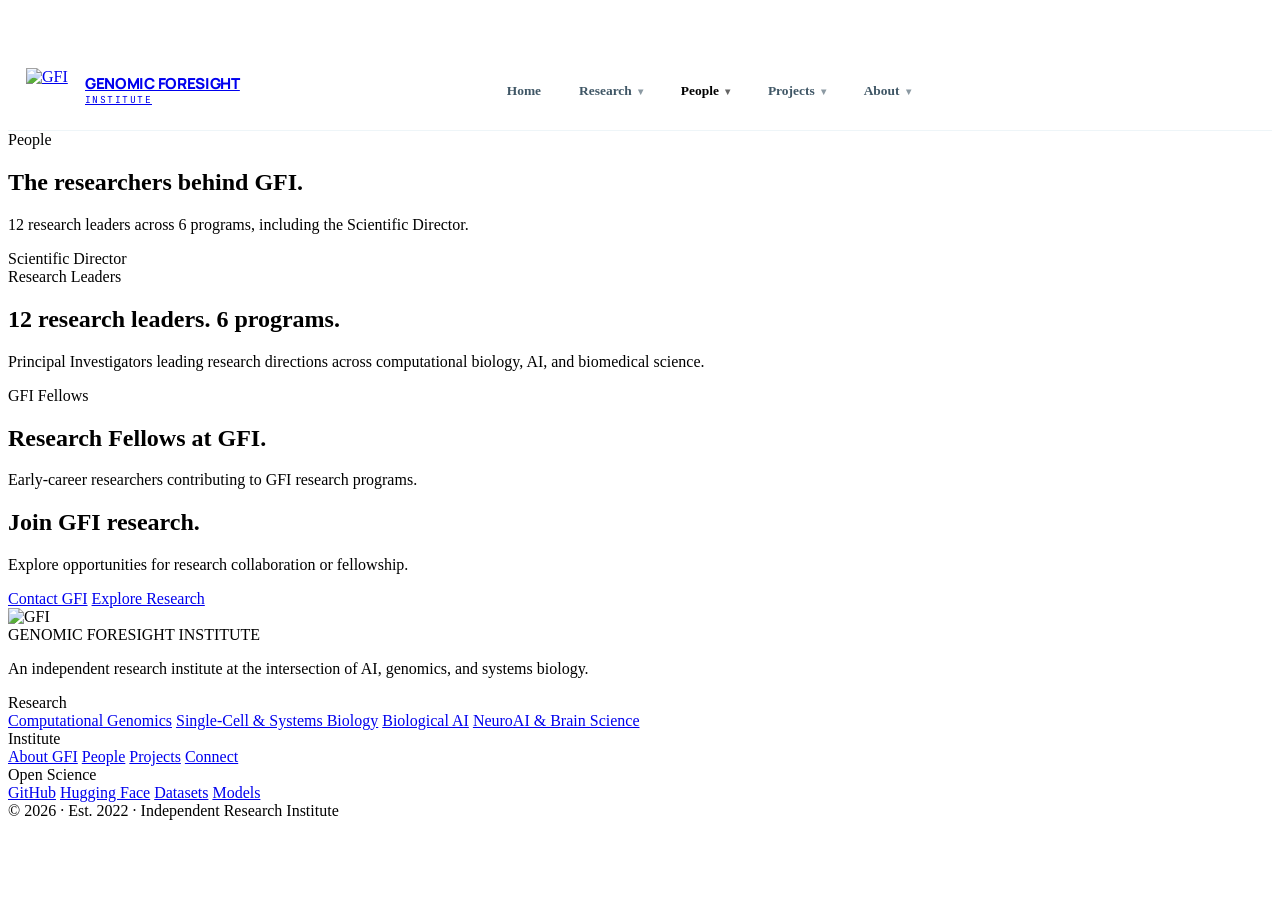
==== people.html @ 8dee736e "Create people.html" ====
<!DOCTYPE html>
<html lang="en" dir="ltr">
<head>
<meta charset="UTF-8">
<meta name="viewport" content="width=device-width, initial-scale=1.0">
<title>People — Genomic Foresight Institute</title>
<meta name="description" content="Meet the researchers and scientific leaders of Genomic Foresight Institute.">
<link rel="preconnect" href="https://fonts.googleapis.com">
<link rel="preconnect" href="https://fonts.gstatic.com" crossorigin>
<link href="https://fonts.googleapis.com/css2?family=DM+Sans:wght@400;500;600;700&family=Manrope:wght@400;500;600;700;800&family=JetBrains+Mono:wght@400;500;700&family=Vazirmatn:wght@400;500;600;700;800&display=swap" rel="stylesheet">
<link rel="stylesheet" href="assets/css/style.css">
<link rel="stylesheet" href="assets/css/header.css">
<link rel="stylesheet" href="assets/css/accessibility.css">
<link rel="stylesheet" href="assets/css/people.css">
</head>
<body>

<!-- =========================================================
     TOP BAR
========================================================= -->
<div class="top-bar">
    <div class="container top-bar-inner">
        <div class="top-bar-left">
            <span class="top-bar-label" data-i18n="top.quickaccess">Quick Access</span>
            <a href="research.html" data-i18n="nav.research">Research</a>
            <a href="people.html" data-i18n="nav.people">People</a>
            <a href="projects.html" data-i18n="nav.projects">Projects</a>
            <a href="about.html" data-i18n="nav.about">About</a>
        </div>
        <div class="top-bar-right">
            <div class="a11y-controls">
                <button class="a11y-btn" id="fontDecrease" title="Decrease font size">A−</button>
                <button class="a11y-btn" id="fontReset" title="Reset font size">A</button>
                <button class="a11y-btn" id="fontIncrease" title="Increase font size">A+</button>
                <button class="a11y-btn" id="colorModeToggle" title="Color blind mode">◐</button>
            </div>
            <div class="lang-switcher">
                <button class="lang-btn active" data-lang="en">EN</button>
                <button class="lang-btn" data-lang="fa">فا</button>
                <button class="lang-btn" data-lang="ar">ع</button>
                <button class="lang-btn" data-lang="de">DE</button>
            </div>
        </div>
    </div>
</div>

<!-- =========================================================
     HEADER
========================================================= -->
<header class="site-header" id="siteHeader">
    <nav class="navbar">
        <a href="index.html" class="brand">
            <img src="assets/images/gfi-logo.png" alt="GFI" class="brand-logo">
            <div class="brand-text">
                <span class="brand-name">GENOMIC FORESIGHT</span>
                <span class="brand-sub">Institute</span>
            </div>
        </a>

        <div class="nav-links">
            <a href="index.html" class="nav-item" data-i18n="nav.home">Home</a>

            <div class="nav-dropdown">
                <button class="nav-item dropdown-toggle">
                    <span data-i18n="nav.research">Research</span>
                    <span class="dropdown-arrow">▾</span>
                </button>
                <div class="dropdown-menu">
                    <a href="research.html" data-i18n="research.all">All Programs</a>
                    <a href="research.html#computational-genomics" data-i18n="programs.genomics">Computational Genomics</a>
                    <a href="research.html#single-cell-systems" data-i18n="programs.singleCell">Single-Cell & Systems Biology</a>
                    <a href="research.html#biological-ai" data-i18n="programs.biologicalAI">Biological AI</a>
                    <a href="research.html#neuroai" data-i18n="programs.neuroai">NeuroAI & Brain Science</a>
                    <a href="research.html#computational-medicine" data-i18n="programs.medicine">Computational Medicine</a>
                    <a href="research.html#research-software" data-i18n="programs.software">Research Software</a>
                </div>
            </div>

            <div class="nav-dropdown">
                <button class="nav-item dropdown-toggle active">
                    <span data-i18n="nav.people">People</span>
                    <span class="dropdown-arrow">▾</span>
                </button>
                <div class="dropdown-menu">
                    <a href="people.html" data-i18n="people.all">All People</a>
                    <a href="people.html#scientificDirector" data-i18n="people.director">Scientific Director</a>
                    <a href="people.html#researchLeaders" data-i18n="people.leaders">Research Leaders</a>
                    <a href="people.html#fellows" data-i18n="people.fellows">Fellows</a>
                </div>
            </div>

            <div class="nav-dropdown">
                <button class="nav-item dropdown-toggle">
                    <span data-i18n="nav.projects">Projects</span>
                    <span class="dropdown-arrow">▾</span>
                </button>
                <div class="dropdown-menu">
                    <a href="projects.html" data-i18n="projects.all">All Projects</a>
                    <a href="projects.html#genomics" data-i18n="projects.genomics">Genomics Projects</a>
                    <a href="projects.html#ai" data-i18n="projects.ai">AI Projects</a>
                    <a href="projects.html#neuro" data-i18n="projects.neuro">Neuro Projects</a>
                    <a href="projects.html#medicine" data-i18n="projects.medicine">Medical Projects</a>
                </div>
            </div>

            <div class="nav-dropdown">
                <button class="nav-item dropdown-toggle">
                    <span data-i18n="nav.about">About</span>
                    <span class="dropdown-arrow">▾</span>
                </button>
                <div class="dropdown-menu">
                    <a href="about.html" data-i18n="about.gfi">About GFI</a>
                    <a href="about.html#mission" data-i18n="about.mission">Mission & Vision</a>
                    <a href="about.html#open-science" data-i18n="about.openScience">Open Science</a>
                    <a href="about.html#timeline" data-i18n="about.timeline">Timeline</a>
                </div>
            </div>

            <a href="contact.html" class="nav-button" data-i18n="nav.contact">Connect</a>
        </div>

        <button class="menu-toggle" id="menuToggle" aria-label="Open navigation">
            <span></span><span></span><span></span>
        </button>
    </nav>
</header>

<!-- =========================================================
     MOBILE DRAWER
========================================================= -->
<div class="overlay" id="overlay"></div>
<aside class="mobile-drawer" id="mobileDrawer">
    <div class="drawer-header">
        <img src="assets/images/gfi-logo.png" alt="GFI" style="width:44px;">
        <button class="drawer-close" id="drawerClose">×</button>
    </div>
    <nav class="drawer-links">
        <a href="index.html" data-i18n="nav.home">Home</a>
        <a href="research.html" data-i18n="nav.research">Research</a>
        <a href="people.html" data-i18n="nav.people">People</a>
        <a href="projects.html" data-i18n="nav.projects">Projects</a>
        <a href="about.html" data-i18n="nav.about">About</a>
        <a href="contact.html" data-i18n="nav.contact">Contact</a>
    </nav>
    <div class="drawer-lang">
        <button class="lang-btn active" data-lang="en">EN</button>
        <button class="lang-btn" data-lang="fa">فا</button>
        <button class="lang-btn" data-lang="ar">ع</button>
        <button class="lang-btn" data-lang="de">DE</button>
    </div>
</aside>

<!-- =========================================================
     MAIN
========================================================= -->
<main>

    <!-- =========================================================
         PAGE HERO
    ========================================================= -->
    <section class="page-hero">
        <div class="container">
            <div class="page-hero-inner">
                <div class="section-label" data-i18n="people.label">People</div>
                <h1 class="page-hero-title">
                    <span data-i18n="people.heroTitle">The researchers behind GFI.</span>
                </h1>
                <p class="page-hero-desc" data-i18n="people.heroDesc">
                    12 research leaders across 6 programs, including the Scientific Director.
                </p>
            </div>
        </div>
    </section>

    <!-- =========================================================
         SCIENTIFIC DIRECTOR
    ========================================================= -->
    <section class="section director-section" id="scientificDirector">
        <div class="container">
            <div class="section-label" data-i18n="people.directorLabel">Scientific Director</div>
            <div class="director-card" id="directorCard">
                <!-- Injected by JS -->
            </div>
        </div>
    </section>

    <!-- =========================================================
         RESEARCH LEADERS
    ========================================================= -->
    <section class="section leaders-section" id="researchLeaders">
        <div class="container">
            <div class="section-label" data-i18n="people.leadersLabel">Research Leaders</div>
            <h2 class="section-title" data-i18n="people.leadersTitle">
                12 research leaders. 6 programs.
            </h2>
            <p class="section-description" data-i18n="people.leadersDesc">
                Principal Investigators leading research directions across computational biology, AI, and biomedical science.
            </p>

            <div class="people-grid" id="researchLeadersGrid">
                <!-- Injected by JS -->
            </div>
        </div>
    </section>

    <!-- =========================================================
         FELLOWS
    ========================================================= -->
    <section class="section fellows-section" id="fellows">
        <div class="container">
            <div class="section-label" data-i18n="people.fellowsLabel">GFI Fellows</div>
            <h2 class="section-title" data-i18n="people.fellowsTitle">
                Research Fellows at GFI.
            </h2>
            <p class="section-description" data-i18n="people.fellowsDesc">
                Early-career researchers contributing to GFI research programs.
            </p>

            <div class="people-grid fellows-grid" id="fellowsGrid">
                <!-- Injected by JS -->
            </div>
        </div>
    </section>

    <!-- =========================================================
         CTA
    ========================================================= -->
    <section class="cta-section">
        <div class="container">
            <div class="cta-inner">
                <div>
                    <h2 data-i18n="cta.peopleTitle">Join GFI research.</h2>
                    <p data-i18n="cta.peopleDesc">Explore opportunities for research collaboration or fellowship.</p>
                </div>
                <div class="cta-actions">
                    <a href="contact.html" class="btn btn-primary" data-i18n="cta.contact">Contact GFI</a>
                    <a href="research.html" class="btn btn-outline" data-i18n="cta.explore">Explore Research</a>
                </div>
            </div>
        </div>
    </section>

</main>

<!-- =========================================================
     FOOTER
========================================================= -->
<footer class="site-footer">
    <div class="container">
        <div class="footer-grid">
            <div class="footer-col footer-brand-col">
                <img src="assets/images/gfi-logo.png" alt="GFI" class="footer-logo">
                <div class="footer-brand-name">GENOMIC FORESIGHT INSTITUTE</div>
                <p class="footer-brand-desc" data-i18n="footer.desc">
                    An independent research institute at the intersection of AI, genomics, and systems biology.
                </p>
            </div>
            <div class="footer-col">
                <div class="footer-col-title" data-i18n="footer.research">Research</div>
                <a href="research.html#computational-genomics" data-i18n="programs.genomics">Computational Genomics</a>
                <a href="research.html#single-cell-systems" data-i18n="programs.singleCell">Single-Cell Systems</a>
                <a href="research.html#biological-ai" data-i18n="programs.biologicalAI">Biological AI</a>
                <a href="research.html#neuroai" data-i18n="programs.neuroai">NeuroAI</a>
            </div>
            <div class="footer-col">
                <div class="footer-col-title" data-i18n="footer.institute">Institute</div>
                <a href="about.html" data-i18n="about.gfi">About GFI</a>
                <a href="people.html" data-i18n="nav.people">People</a>
                <a href="projects.html" data-i18n="nav.projects">Projects</a>
                <a href="contact.html" data-i18n="nav.contact">Contact</a>
            </div>
            <div class="footer-col">
                <div class="footer-col-title" data-i18n="footer.open">Open Science</div>
                <a href="#" data-i18n="footer.github">GitHub</a>
                <a href="#" data-i18n="footer.huggingface">Hugging Face</a>
                <a href="#" data-i18n="footer.datasets">Datasets</a>
                <a href="#" data-i18n="footer.models">Models</a>
            </div>
        </div>
        <div class="footer-bottom">
            <div class="footer-copy">© 2026 · Est. 2022 · Independent Research Institute</div>
            <div class="footer-langs">
                <button class="lang-btn active" data-lang="en">EN</button>
                <button class="lang-btn" data-lang="fa">فا</button>
                <button class="lang-btn" data-lang="ar">ع</button>
                <button class="lang-btn" data-lang="de">DE</button>
            </div>
        </div>
    </div>
</footer>

<script src="assets/js/i18n.js"></script>
<script src="assets/js/accessibility.js"></script>
<script src="assets/js/main.js"></script>
<script src="assets/js/people.js"></script>

</body>
</html>
---- assets/css/header.css ----
/* =========================================================
   GFI — Header & Navigation
========================================================= */

/* ===== TOP BAR ===== */
.top-bar {
    background: var(--navy);
    color: rgba(255,255,255,.75);
    font-size: .72rem;
    padding: 8px 0;
    position: relative;
    z-index: 1001;
}

.top-bar-inner {
    display: flex;
    align-items: center;
    justify-content: space-between;
    gap: 20px;
    flex-wrap: wrap;
}

.top-bar-left {
    display: flex;
    align-items: center;
    gap: 20px;
    flex-wrap: wrap;
}

.top-bar-label {
    color: rgba(255,255,255,.4);
    font-family: "JetBrains Mono", monospace;
    font-size: .62rem;
    letter-spacing: .15em;
    text-transform: uppercase;
}

.top-bar-left a {
    color: rgba(255,255,255,.75);
    transition: .25s;
}

.top-bar-left a:hover {
    color: var(--sky);
}

.top-bar-right {
    display: flex;
    align-items: center;
    gap: 20px;
}

/* ===== ACCESSIBILITY CONTROLS ===== */
.a11y-controls {
    display: flex;
    align-items: center;
    gap: 6px;
}

.a11y-btn {
    width: 28px;
    height: 28px;
    display: grid;
    place-items: center;
    background: rgba(255,255,255,.08);
    color: rgba(255,255,255,.7);
    border-radius: 6px;
    font-family: "JetBrains Mono", monospace;
    font-size: .72rem;
    font-weight: 700;
    transition: .25s;
    cursor: pointer;
    border: none;
}

.a11y-btn:hover {
    background: var(--blue);
    color: white;
}

.a11y-btn.active {
    background: var(--blue);
    color: white;
}

/* ===== LANGUAGE SWITCHER ===== */
.lang-switcher {
    display: flex;
    align-items: center;
    gap: 2px;
    background: rgba(255,255,255,.05);
    border-radius: 8px;
    padding: 2px;
}

.lang-btn {
    padding: 4px 10px;
    background: transparent;
    color: rgba(255,255,255,.6);
    font-family: "JetBrains Mono", monospace;
    font-size: .68rem;
    font-weight: 700;
    letter-spacing: .08em;
    border-radius: 6px;
    cursor: pointer;
    border: none;
    transition: .25s;
}

.lang-btn:hover {
    color: white;
}

.lang-btn.active {
    background: var(--blue);
    color: white;
}

/* ===== MAIN HEADER ===== */
.site-header {
    position: sticky;
    top: 0;
    z-index: 1000;
    padding: 16px 0;
    background: rgba(255,255,255,.85);
    backdrop-filter: blur(20px);
    -webkit-backdrop-filter: blur(20px);
    border-bottom: 1px solid rgba(221,235,242,.5);
    transition: padding .3s, box-shadow .3s;
}

.site-header.scrolled {
    padding: 10px 0;
    box-shadow: 0 8px 35px rgba(6,27,45,.07);
    background: rgba(255,255,255,.95);
}

.navbar {
    width: min(1320px, calc(100% - 36px));
    margin: auto;
    display: flex;
    align-items: center;
    justify-content: space-between;
    gap: 20px;
}

/* ===== BRAND ===== */
.brand {
    display: flex;
    align-items: center;
    gap: 13px;
    flex-shrink: 0;
}

.brand-logo {
    width: 46px;
    height: 46px;
    object-fit: contain;
}

.brand-text {
    display: flex;
    flex-direction: column;
    line-height: 1.1;
}

.brand-name {
    font-family: "Manrope", sans-serif;
    font-size: .95rem;
    font-weight: 800;
    color: var(--navy);
    letter-spacing: -.02em;
}

.brand-sub {
    font-family: "JetBrains Mono", monospace;
    font-size: .6rem;
    color: var(--muted);
    text-transform: uppercase;
    letter-spacing: .15em;
    margin-top: 2px;
}

/* ===== NAV LINKS ===== */
.nav-links {
    display: flex;
    align-items: center;
    gap: 6px;
    flex: 1;
    justify-content: center;
}

.nav-item {
    padding: 8px 16px;
    font-size: .84rem;
    font-weight: 600;
    color: #405766;
    background: transparent;
    border: none;
    font-family: inherit;
    cursor: pointer;
    border-radius: 8px;
    transition: .25s;
    display: inline-flex;
    align-items: center;
    gap: 6px;
    text-decoration: none;
}

.nav-item:hover {
    color: var(--blue);
    background: rgba(23,139,197,.05);
}

.nav-item.active {
    color: var(--blue);
}

/* ===== DROPDOWN ===== */
.nav-dropdown {
    position: relative;
}

.dropdown-arrow {
    font-size: .65rem;
    opacity: .6;
    transition: transform .3s;
}

.nav-dropdown:hover .dropdown-arrow {
    transform: rotate(180deg);
    opacity: 1;
}

.dropdown-menu {
    position: absolute;
    top: calc(100% + 10px);
    left: 50%;
    transform: translateX(-50%) translateY(-8px);
    min-width: 280px;
    background: white;
    border: 1px solid var(--line);
    border-radius: 14px;
    padding: 8px;
    box-shadow: 0 20px 50px rgba(6,27,45,.12);
    opacity: 0;
    visibility: hidden;
    transition: .3s;
    z-index: 100;
}

.nav-dropdown:hover .dropdown-menu {
    opacity: 1;
    visibility: visible;
    transform: translateX(-50%) translateY(0);
}

.dropdown-menu a {
    display: block;
    padding: 10px 14px;
    font-size: .82rem;
    font-weight: 500;
    color: #405766;
    border-radius: 8px;
    transition: .2s;
}

.dropdown-menu a:hover {
    background: var(--ice);
    color: var(--blue);
}

/* ===== NAV BUTTON ===== */
.nav-button {
    background: var(--navy);
    color: white !important;
    padding: 10px 22px;
    border-radius: 50px;
    font-size: .82rem;
    font-weight: 700;
    transition: .3s;
    flex-shrink: 0;
}

.nav-button:hover {
    background: var(--blue);
    transform: translateY(-2px);
}

/* ===== MOBILE TOGGLE ===== */
.menu-toggle {
    display: none;
    width: 44px;
    height: 44px;
    border: 1px solid var(--line);
    background: white;
    border-radius: 12px;
    flex-direction: column;
    align-items: center;
    justify-content: center;
    gap: 4px;
    cursor: pointer;
}

.menu-toggle span {
    width: 18px;
    height: 2px;
    background: var(--navy);
    border-radius: 4px;
}

/* ===== MOBILE DRAWER ===== */
.overlay {
    position: fixed;
    inset: 0;
    background: rgba(4,17,28,.5);
    backdrop-filter: blur(4px);
    opacity: 0;
    visibility: hidden;
    transition: .3s;
    z-index: 1100;
}

.overlay.active {
    opacity: 1;
    visibility: visible;
}

.mobile-drawer {
    position: fixed;
    top: 0;
    right: -100%;
    width: min(360px, 88%);
    height: 100vh;
    background: white;
    z-index: 1200;
    padding: 28px;
    transition: right .4s cubic-bezier(.77,0,.18,1);
    box-shadow: -20px 0 60px rgba(0,0,0,.15);
    display: flex;
    flex-direction: column;
    overflow-y: auto;
}

html[dir="rtl"] .mobile-drawer {
    right: auto;
    left: -100%;
}

.mobile-drawer.active {
    right: 0;
}

html[dir="rtl"] .mobile-drawer.active {
    right: auto;
    left: 0;
}

.drawer-header {
    display: flex;
    align-items: center;
    justify-content: space-between;
    padding-bottom: 20px;
    border-bottom: 1px solid var(--line);
}

.drawer-close {
    width: 40px;
    height: 40px;
    border-radius: 12px;
    background: var(--paper);
    font-size: 1.5rem;
    color: var(--navy);
    cursor: pointer;
    border: none;
}

.drawer-links {
    display: flex;
    flex-direction: column;
    padding-top: 20px;
    flex: 1;
}

.drawer-links a {
    padding: 16px 8px;
    font-size: 1.05rem;
    font-weight: 600;
    color: var(--navy);
    border-bottom: 1px solid var(--line);
    transition: .25s;
}

.drawer-links a:hover {
    color: var(--blue);
    padding-left: 16px;
}

html[dir="rtl"] .drawer-links a:hover {
    padding-left: 8px;
    padding-right: 16px;
}

.drawer-lang {
    display: flex;
    gap: 8px;
    padding-top: 24px;
    border-top: 1px solid var(--line);
    margin-top: 24px;
}

.drawer-lang .lang-btn {
    flex: 1;
    padding: 10px;
    background: var(--paper);
    color: var(--muted);
    font-size: .78rem;
}

.drawer-lang .lang-btn.active {
    background: var(--blue);
    color: white;
}

/* ===== RESPONSIVE ===== */
@media (max-width: 1100px) {
    .nav-links {
        display: none;
    }
    .menu-toggle {
        display: flex;
    }
    .top-bar-left a {
        display: none;
    }
}

@media (max-width: 700px) {
    .top-bar {
        font-size: .65rem;
    }
    .top-bar-label {
        display: none;
    }
    .a11y-btn {
        width: 24px;
        height: 24px;
        font-size: .65rem;
    }
    .lang-btn {
        padding: 3px 8px;
        font-size: .62rem;
    }
    .brand-logo {
        width: 38px;
        height: 38px;
    }
    .brand-name {
        font-size: .8rem;
    }
}
---- assets/css/accessibility.css ----
/* =========================================================
   GFI — Accessibility Styles
========================================================= */

/* Colorblind-friendly mode (deuteranopia/protanopia safe) */
body.colorblind-mode {
    --blue: #0072B2;
    --blue-dark: #005A8C;
    --sky: #56B4E9;
    --sky-light: #A8DCF7;
    --navy: #001F33;
}

body.colorblind-mode a,
body.colorblind-mode .btn {
    text-decoration-thickness: 2px;
}

body.colorblind-mode .nav-item.active,
body.colorblind-mode .nav-links a.active {
    border-bottom: 2px solid var(--blue);
}

/* High contrast for accessibility */
@media (prefers-contrast: high) {
    :root {
        --muted: #333333;
        --text: #000000;
        --line: #888888;
    }
}

/* Focus visible */
*:focus-visible {
    outline: 3px solid var(--blue);
    outline-offset: 3px;
    border-radius: 4px;
}

/* Reduced motion */
@media (prefers-reduced-motion: reduce) {
    *,
    *::before,
    *::after {
        animation-duration: .01ms !important;
        transition-duration: .01ms !important;
        scroll-behavior: auto !important;
    }
}

/* Font size adjustments for RTL */
html[dir="rtl"] body {
    font-family: "Vazirmatn", "DM Sans", sans-serif;
}

html[dir="rtl"] .hero h1,
html[dir="rtl"] .section-title,
html[dir="rtl"] .page-hero-title {
    font-family: "Vazirmatn", sans-serif;
    letter-spacing: 0;
}

/* RTL specific adjustments */
html[dir="rtl"] .nav-links {
    flex-direction: row-reverse;
}

html[dir="rtl"] .top-bar-left {
    flex-direction: row-reverse;
}

html[dir="rtl"] .top-bar-right {
    flex-direction: row-reverse;
}
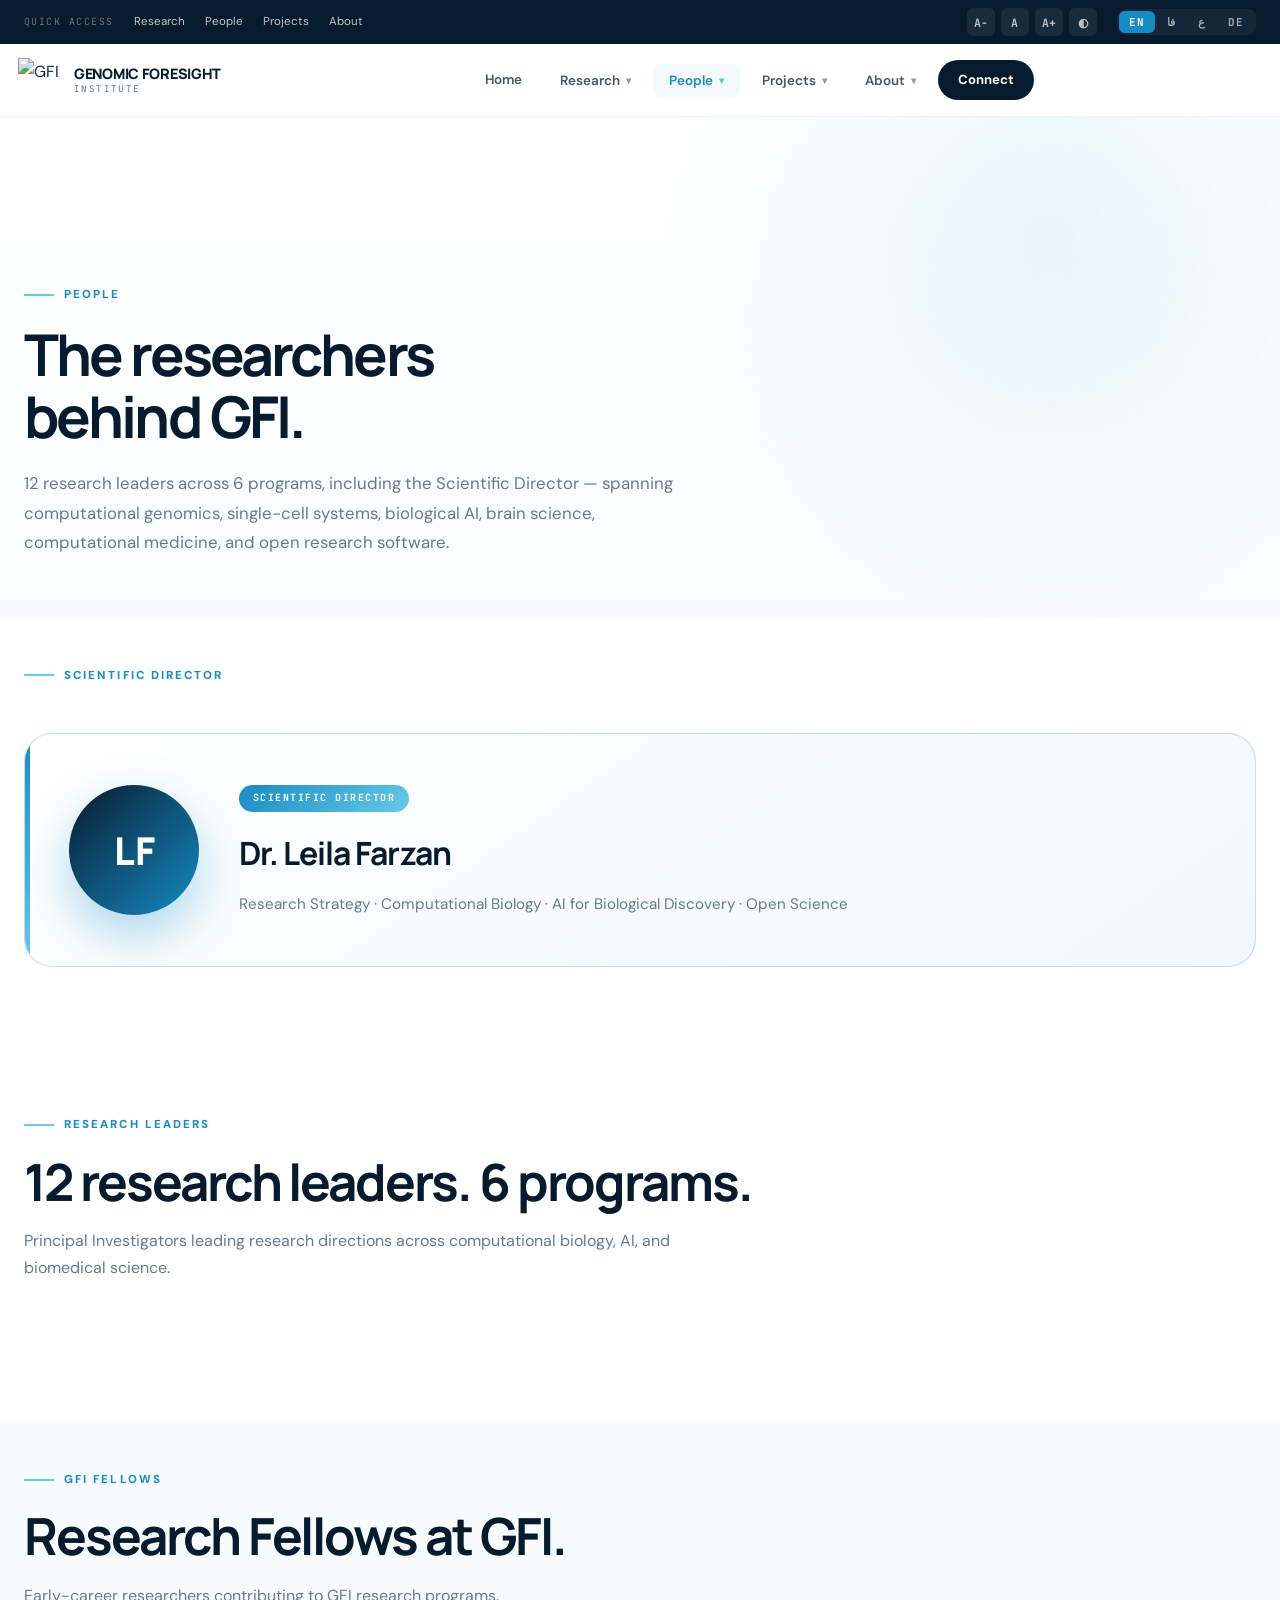
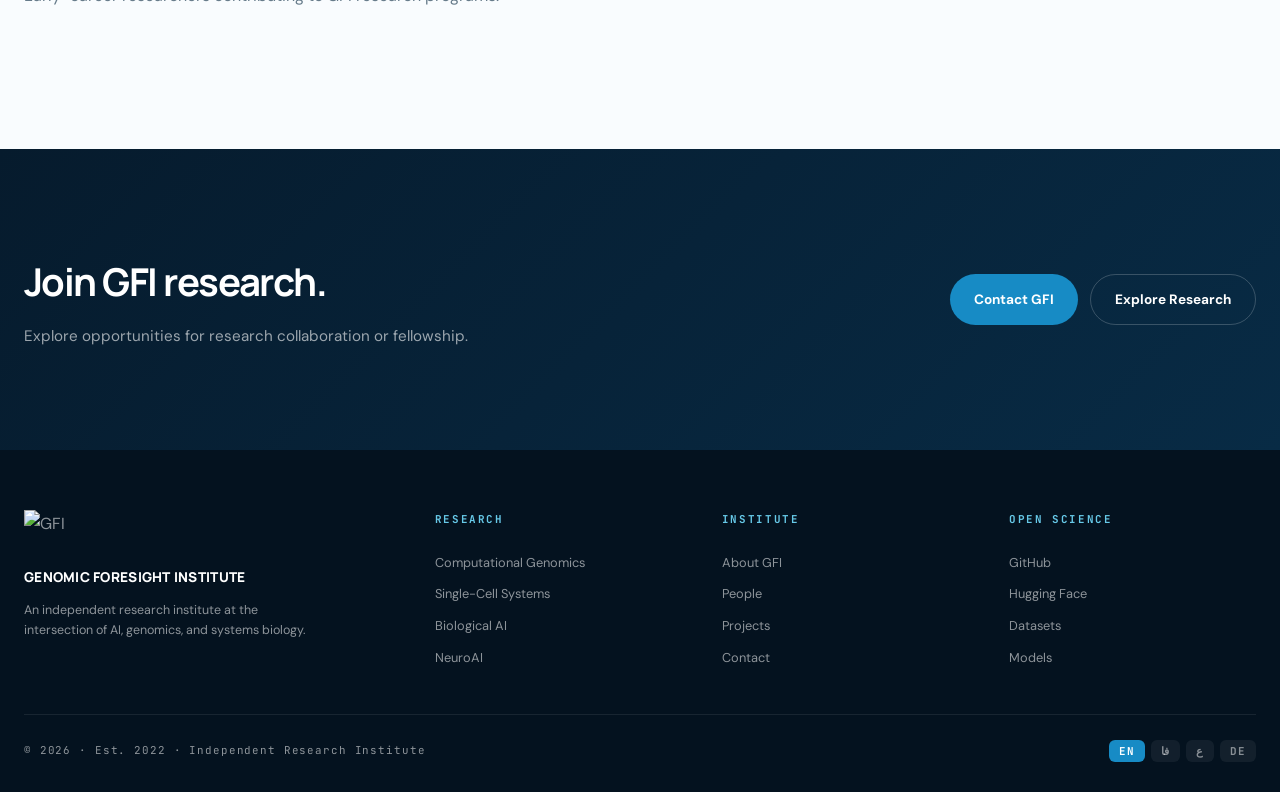
==== commit d18e90da: "Update people.html" ====
--- a/people.html
+++ b/people.html
@@ -5,13 +5,7 @@
 <meta name="viewport" content="width=device-width, initial-scale=1.0">
 <title>People — Genomic Foresight Institute</title>
 <meta name="description" content="Meet the researchers and scientific leaders of Genomic Foresight Institute.">
-<link rel="preconnect" href="https://fonts.googleapis.com">
-<link rel="preconnect" href="https://fonts.gstatic.com" crossorigin>
-<link href="https://fonts.googleapis.com/css2?family=DM+Sans:wght@400;500;600;700&family=Manrope:wght@400;500;600;700;800&family=JetBrains+Mono:wght@400;500;700&family=Vazirmatn:wght@400;500;600;700;800&display=swap" rel="stylesheet">
-<link rel="stylesheet" href="assets/css/style.css">
-<link rel="stylesheet" href="assets/css/header.css">
-<link rel="stylesheet" href="assets/css/accessibility.css">
-<link rel="stylesheet" href="assets/css/people.css">
+<link rel="stylesheet" href="style.css">
 </head>
 <body>
 
@@ -50,7 +44,7 @@
 <header class="site-header" id="siteHeader">
     <nav class="navbar">
         <a href="index.html" class="brand">
-            <img src="assets/images/gfi-logo.png" alt="GFI" class="brand-logo">
+            <img src="gfi-logo.png" alt="GFI" class="brand-logo">
             <div class="brand-text">
                 <span class="brand-name">GENOMIC FORESIGHT</span>
                 <span class="brand-sub">Institute</span>
@@ -66,13 +60,13 @@
                     <span class="dropdown-arrow">▾</span>
                 </button>
                 <div class="dropdown-menu">
-                    <a href="research.html" data-i18n="research.all">All Programs</a>
-                    <a href="research.html#computational-genomics" data-i18n="programs.genomics">Computational Genomics</a>
-                    <a href="research.html#single-cell-systems" data-i18n="programs.singleCell">Single-Cell & Systems Biology</a>
-                    <a href="research.html#biological-ai" data-i18n="programs.biologicalAI">Biological AI</a>
-                    <a href="research.html#neuroai" data-i18n="programs.neuroai">NeuroAI & Brain Science</a>
-                    <a href="research.html#computational-medicine" data-i18n="programs.medicine">Computational Medicine</a>
-                    <a href="research.html#research-software" data-i18n="programs.software">Research Software</a>
+                    <a href="research.html">All Programs</a>
+                    <a href="research.html#computational-genomics">Computational Genomics</a>
+                    <a href="research.html#single-cell-systems">Single-Cell & Systems Biology</a>
+                    <a href="research.html#biological-ai">Biological AI</a>
+                    <a href="research.html#neuroai">NeuroAI & Brain Science</a>
+                    <a href="research.html#computational-medicine">Computational Medicine</a>
+                    <a href="research.html#research-software">Research Software</a>
                 </div>
             </div>
 
@@ -82,10 +76,10 @@
                     <span class="dropdown-arrow">▾</span>
                 </button>
                 <div class="dropdown-menu">
-                    <a href="people.html" data-i18n="people.all">All People</a>
-                    <a href="people.html#scientificDirector" data-i18n="people.director">Scientific Director</a>
-                    <a href="people.html#researchLeaders" data-i18n="people.leaders">Research Leaders</a>
-                    <a href="people.html#fellows" data-i18n="people.fellows">Fellows</a>
+                    <a href="people.html">All People</a>
+                    <a href="people.html#scientificDirector">Scientific Director</a>
+                    <a href="people.html#researchLeaders">Research Leaders</a>
+                    <a href="people.html#fellows">Fellows</a>
                 </div>
             </div>
 
@@ -95,11 +89,7 @@
                     <span class="dropdown-arrow">▾</span>
                 </button>
                 <div class="dropdown-menu">
-                    <a href="projects.html" data-i18n="projects.all">All Projects</a>
-                    <a href="projects.html#genomics" data-i18n="projects.genomics">Genomics Projects</a>
-                    <a href="projects.html#ai" data-i18n="projects.ai">AI Projects</a>
-                    <a href="projects.html#neuro" data-i18n="projects.neuro">Neuro Projects</a>
-                    <a href="projects.html#medicine" data-i18n="projects.medicine">Medical Projects</a>
+                    <a href="projects.html">All Projects</a>
                 </div>
             </div>
 
@@ -109,10 +99,10 @@
                     <span class="dropdown-arrow">▾</span>
                 </button>
                 <div class="dropdown-menu">
-                    <a href="about.html" data-i18n="about.gfi">About GFI</a>
-                    <a href="about.html#mission" data-i18n="about.mission">Mission & Vision</a>
-                    <a href="about.html#open-science" data-i18n="about.openScience">Open Science</a>
-                    <a href="about.html#timeline" data-i18n="about.timeline">Timeline</a>
+                    <a href="about.html">About GFI</a>
+                    <a href="about.html#mission">Mission & Vision</a>
+                    <a href="about.html#open-science">Open Science</a>
+                    <a href="about.html#timeline">Timeline</a>
                 </div>
             </div>
 
@@ -131,7 +121,7 @@
 <div class="overlay" id="overlay"></div>
 <aside class="mobile-drawer" id="mobileDrawer">
     <div class="drawer-header">
-        <img src="assets/images/gfi-logo.png" alt="GFI" style="width:44px;">
+        <img src="gfi-logo.png" alt="GFI" style="width:44px;">
         <button class="drawer-close" id="drawerClose">×</button>
     </div>
     <nav class="drawer-links">
@@ -161,12 +151,15 @@
     <section class="page-hero">
         <div class="container">
             <div class="page-hero-inner">
-                <div class="section-label" data-i18n="people.label">People</div>
+                <div class="section-label">People</div>
                 <h1 class="page-hero-title">
-                    <span data-i18n="people.heroTitle">The researchers behind GFI.</span>
+                    The researchers<br>
+                    behind GFI.
                 </h1>
-                <p class="page-hero-desc" data-i18n="people.heroDesc">
-                    12 research leaders across 6 programs, including the Scientific Director.
+                <p class="page-hero-desc">
+                    12 research leaders across 6 programs, including the Scientific Director — 
+                    spanning computational genomics, single-cell systems, biological AI, 
+                    brain science, computational medicine, and open research software.
                 </p>
             </div>
         </div>
@@ -175,48 +168,52 @@
     <!-- =========================================================
          SCIENTIFIC DIRECTOR
     ========================================================= -->
-    <section class="section director-section" id="scientificDirector">
-        <div class="container">
-            <div class="section-label" data-i18n="people.directorLabel">Scientific Director</div>
-            <div class="director-card" id="directorCard">
+    <section class="section" id="scientificDirector" style="padding-top: 40px;">
+        <div class="container">
+            <div class="section-label">Scientific Director</div>
+            <div class="director-card reveal">
+                <div class="director-avatar">LF</div>
+                <div>
+                    <div class="director-badge">Scientific Director</div>
+                    <h2 class="director-name">Dr. Leila Farzan</h2>
+                    <p class="director-field">
+                        Research Strategy · Computational Biology · AI for Biological Discovery · Open Science
+                    </p>
+                </div>
+            </div>
+        </div>
+    </section>
+
+    <!-- =========================================================
+         RESEARCH LEADERS
+    ========================================================= -->
+    <section class="section" id="researchLeaders" style="padding-top: 40px;">
+        <div class="container">
+            <div class="section-label">Research Leaders</div>
+            <h2 class="section-title">12 research leaders. 6 programs.</h2>
+            <p class="section-description">
+                Principal Investigators leading research directions across computational 
+                biology, AI, and biomedical science.
+            </p>
+
+            <div class="people-grid" id="leadersGrid">
                 <!-- Injected by JS -->
             </div>
         </div>
     </section>
 
     <!-- =========================================================
-         RESEARCH LEADERS
-    ========================================================= -->
-    <section class="section leaders-section" id="researchLeaders">
-        <div class="container">
-            <div class="section-label" data-i18n="people.leadersLabel">Research Leaders</div>
-            <h2 class="section-title" data-i18n="people.leadersTitle">
-                12 research leaders. 6 programs.
-            </h2>
-            <p class="section-description" data-i18n="people.leadersDesc">
-                Principal Investigators leading research directions across computational biology, AI, and biomedical science.
-            </p>
-
-            <div class="people-grid" id="researchLeadersGrid">
-                <!-- Injected by JS -->
-            </div>
-        </div>
-    </section>
-
-    <!-- =========================================================
          FELLOWS
     ========================================================= -->
-    <section class="section fellows-section" id="fellows">
-        <div class="container">
-            <div class="section-label" data-i18n="people.fellowsLabel">GFI Fellows</div>
-            <h2 class="section-title" data-i18n="people.fellowsTitle">
-                Research Fellows at GFI.
-            </h2>
-            <p class="section-description" data-i18n="people.fellowsDesc">
+    <section class="section" id="fellows" style="padding-top: 40px; background: var(--paper);">
+        <div class="container">
+            <div class="section-label">GFI Fellows</div>
+            <h2 class="section-title">Research Fellows at GFI.</h2>
+            <p class="section-description">
                 Early-career researchers contributing to GFI research programs.
             </p>
 
-            <div class="people-grid fellows-grid" id="fellowsGrid">
+            <div class="people-grid" id="fellowsGrid">
                 <!-- Injected by JS -->
             </div>
         </div>
@@ -229,12 +226,12 @@
         <div class="container">
             <div class="cta-inner">
                 <div>
-                    <h2 data-i18n="cta.peopleTitle">Join GFI research.</h2>
-                    <p data-i18n="cta.peopleDesc">Explore opportunities for research collaboration or fellowship.</p>
+                    <h2>Join GFI research.</h2>
+                    <p>Explore opportunities for research collaboration or fellowship.</p>
                 </div>
                 <div class="cta-actions">
-                    <a href="contact.html" class="btn btn-primary" data-i18n="cta.contact">Contact GFI</a>
-                    <a href="research.html" class="btn btn-outline" data-i18n="cta.explore">Explore Research</a>
+                    <a href="contact.html" class="btn btn-primary">Contact GFI</a>
+                    <a href="research.html" class="btn btn-outline">Explore Research</a>
                 </div>
             </div>
         </div>
@@ -248,33 +245,33 @@
 <footer class="site-footer">
     <div class="container">
         <div class="footer-grid">
-            <div class="footer-col footer-brand-col">
-                <img src="assets/images/gfi-logo.png" alt="GFI" class="footer-logo">
+            <div class="footer-col">
+                <img src="gfi-logo.png" alt="GFI" class="footer-logo">
                 <div class="footer-brand-name">GENOMIC FORESIGHT INSTITUTE</div>
-                <p class="footer-brand-desc" data-i18n="footer.desc">
+                <p class="footer-brand-desc">
                     An independent research institute at the intersection of AI, genomics, and systems biology.
                 </p>
             </div>
             <div class="footer-col">
-                <div class="footer-col-title" data-i18n="footer.research">Research</div>
-                <a href="research.html#computational-genomics" data-i18n="programs.genomics">Computational Genomics</a>
-                <a href="research.html#single-cell-systems" data-i18n="programs.singleCell">Single-Cell Systems</a>
-                <a href="research.html#biological-ai" data-i18n="programs.biologicalAI">Biological AI</a>
-                <a href="research.html#neuroai" data-i18n="programs.neuroai">NeuroAI</a>
-            </div>
-            <div class="footer-col">
-                <div class="footer-col-title" data-i18n="footer.institute">Institute</div>
-                <a href="about.html" data-i18n="about.gfi">About GFI</a>
-                <a href="people.html" data-i18n="nav.people">People</a>
-                <a href="projects.html" data-i18n="nav.projects">Projects</a>
-                <a href="contact.html" data-i18n="nav.contact">Contact</a>
-            </div>
-            <div class="footer-col">
-                <div class="footer-col-title" data-i18n="footer.open">Open Science</div>
-                <a href="#" data-i18n="footer.github">GitHub</a>
-                <a href="#" data-i18n="footer.huggingface">Hugging Face</a>
-                <a href="#" data-i18n="footer.datasets">Datasets</a>
-                <a href="#" data-i18n="footer.models">Models</a>
+                <div class="footer-col-title">Research</div>
+                <a href="research.html#computational-genomics">Computational Genomics</a>
+                <a href="research.html#single-cell-systems">Single-Cell Systems</a>
+                <a href="research.html#biological-ai">Biological AI</a>
+                <a href="research.html#neuroai">NeuroAI</a>
+            </div>
+            <div class="footer-col">
+                <div class="footer-col-title">Institute</div>
+                <a href="about.html">About GFI</a>
+                <a href="people.html">People</a>
+                <a href="projects.html">Projects</a>
+                <a href="contact.html">Contact</a>
+            </div>
+            <div class="footer-col">
+                <div class="footer-col-title">Open Science</div>
+                <a href="#">GitHub</a>
+                <a href="#">Hugging Face</a>
+                <a href="#">Datasets</a>
+                <a href="#">Models</a>
             </div>
         </div>
         <div class="footer-bottom">
@@ -289,10 +286,7 @@
     </div>
 </footer>
 
-<script src="assets/js/i18n.js"></script>
-<script src="assets/js/accessibility.js"></script>
-<script src="assets/js/main.js"></script>
-<script src="assets/js/people.js"></script>
+<script src="app.js"></script>
 
 </body>
 </html>
--- a/style.css
+++ b/style.css
@@ -0,0 +1,1105 @@
+/* =========================================================
+   GFI — Unified Stylesheet
+   Genomic Foresight Institute
+========================================================= */
+
+/* ===== FONTS ===== */
+@import url('https://fonts.googleapis.com/css2?family=DM+Sans:wght@400;500;600;700&family=Manrope:wght@400;500;600;700;800&family=JetBrains+Mono:wght@400;500;700&family=Vazirmatn:wght@400;500;600;700;800&display=swap');
+
+/* ===== RESET ===== */
+*, *::before, *::after { margin: 0; padding: 0; box-sizing: border-box; }
+html { scroll-behavior: smooth; -webkit-text-size-adjust: 100%; }
+body {
+    font-family: "DM Sans", -apple-system, BlinkMacSystemFont, sans-serif;
+    color: #142B3B;
+    background: #FFFFFF;
+    line-height: 1.7;
+    overflow-x: hidden;
+    -webkit-font-smoothing: antialiased;
+}
+img, svg { display: block; max-width: 100%; }
+a { color: inherit; text-decoration: none; }
+button { font-family: inherit; cursor: pointer; border: none; background: none; }
+
+/* ===== VARIABLES ===== */
+:root {
+    --navy: #061B2D;
+    --navy-2: #082B45;
+    --blue: #178BC5;
+    --blue-dark: #0874AA;
+    --sky: #67C9E8;
+    --sky-light: #BCEBF7;
+    --white: #FFFFFF;
+    --paper: #F9FCFE;
+    --ice: #F0F8FC;
+    --text: #142B3B;
+    --muted: #667B8A;
+    --line: #DDEBF2;
+    --radius: 24px;
+    --shadow: 0 25px 70px rgba(6, 27, 45, .10);
+    --max: 1240px;
+}
+
+.container {
+    width: min(var(--max), calc(100% - 48px));
+    margin: 0 auto;
+}
+.section { padding: 100px 0; }
+
+.section-label {
+    display: inline-flex;
+    align-items: center;
+    gap: 10px;
+    color: var(--blue);
+    font-size: .72rem;
+    font-weight: 800;
+    letter-spacing: .18em;
+    text-transform: uppercase;
+    margin-bottom: 18px;
+}
+.section-label::before {
+    content: "";
+    width: 30px;
+    height: 2px;
+    background: var(--sky);
+}
+.section-title {
+    font-family: "Manrope", sans-serif;
+    font-size: clamp(2rem, 4vw, 3.2rem);
+    line-height: 1.1;
+    letter-spacing: -.04em;
+    color: var(--navy);
+    max-width: 850px;
+    margin-bottom: 18px;
+}
+.section-description {
+    max-width: 720px;
+    color: var(--muted);
+    font-size: 1rem;
+    margin-bottom: 40px;
+}
+
+/* ===== TOP BAR ===== */
+.top-bar {
+    background: var(--navy);
+    color: rgba(255,255,255,.75);
+    font-size: .72rem;
+    padding: 8px 0;
+    position: relative;
+    z-index: 1001;
+}
+.top-bar-inner {
+    display: flex;
+    align-items: center;
+    justify-content: space-between;
+    gap: 20px;
+    flex-wrap: wrap;
+}
+.top-bar-left {
+    display: flex;
+    align-items: center;
+    gap: 20px;
+    flex-wrap: wrap;
+}
+.top-bar-label {
+    color: rgba(255,255,255,.4);
+    font-family: "JetBrains Mono", monospace;
+    font-size: .62rem;
+    letter-spacing: .15em;
+    text-transform: uppercase;
+}
+.top-bar-left a { color: rgba(255,255,255,.75); transition: .25s; }
+.top-bar-left a:hover { color: var(--sky); }
+.top-bar-right { display: flex; align-items: center; gap: 20px; }
+
+.a11y-controls { display: flex; align-items: center; gap: 6px; }
+.a11y-btn {
+    width: 28px;
+    height: 28px;
+    display: grid;
+    place-items: center;
+    background: rgba(255,255,255,.08);
+    color: rgba(255,255,255,.7);
+    border-radius: 6px;
+    font-family: "JetBrains Mono", monospace;
+    font-size: .72rem;
+    font-weight: 700;
+    transition: .25s;
+}
+.a11y-btn:hover, .a11y-btn.active { background: var(--blue); color: white; }
+
+.lang-switcher {
+    display: flex;
+    align-items: center;
+    gap: 2px;
+    background: rgba(255,255,255,.05);
+    border-radius: 8px;
+    padding: 2px;
+}
+.lang-btn {
+    padding: 4px 10px;
+    background: transparent;
+    color: rgba(255,255,255,.6);
+    font-family: "JetBrains Mono", monospace;
+    font-size: .68rem;
+    font-weight: 700;
+    letter-spacing: .08em;
+    border-radius: 6px;
+    transition: .25s;
+}
+.lang-btn:hover { color: white; }
+.lang-btn.active { background: var(--blue); color: white; }
+
+/* ===== HEADER ===== */
+.site-header {
+    position: sticky;
+    top: 0;
+    z-index: 1000;
+    padding: 14px 0;
+    background: rgba(255,255,255,.92);
+    backdrop-filter: blur(20px);
+    -webkit-backdrop-filter: blur(20px);
+    border-bottom: 1px solid rgba(221,235,242,.5);
+    transition: .3s;
+}
+.site-header.scrolled {
+    padding: 8px 0;
+    box-shadow: 0 8px 35px rgba(6,27,45,.07);
+}
+.navbar {
+    width: min(1320px, calc(100% - 36px));
+    margin: 0 auto;
+    display: flex;
+    align-items: center;
+    justify-content: space-between;
+    gap: 20px;
+}
+.brand {
+    display: flex;
+    align-items: center;
+    gap: 12px;
+    flex-shrink: 0;
+}
+.brand-logo {
+    width: 44px;
+    height: 44px;
+    object-fit: contain;
+}
+.brand-text { display: flex; flex-direction: column; line-height: 1.1; }
+.brand-name {
+    font-family: "Manrope", sans-serif;
+    font-size: .9rem;
+    font-weight: 800;
+    color: var(--navy);
+    letter-spacing: -.02em;
+}
+.brand-sub {
+    font-family: "JetBrains Mono", monospace;
+    font-size: .58rem;
+    color: var(--muted);
+    text-transform: uppercase;
+    letter-spacing: .15em;
+    margin-top: 2px;
+}
+
+.nav-links {
+    display: flex;
+    align-items: center;
+    gap: 6px;
+    flex: 1;
+    justify-content: center;
+}
+.nav-item {
+    padding: 8px 16px;
+    font-size: .84rem;
+    font-weight: 600;
+    color: #405766;
+    border-radius: 8px;
+    transition: .25s;
+    display: inline-flex;
+    align-items: center;
+    gap: 6px;
+}
+.nav-item:hover, .nav-item.active { color: var(--blue); background: rgba(23,139,197,.05); }
+.dropdown-arrow { font-size: .6rem; opacity: .6; transition: transform .3s; }
+.nav-dropdown { position: relative; }
+.nav-dropdown:hover .dropdown-arrow { transform: rotate(180deg); opacity: 1; }
+.dropdown-menu {
+    position: absolute;
+    top: calc(100% + 8px);
+    left: 50%;
+    transform: translateX(-50%) translateY(-8px);
+    min-width: 260px;
+    background: white;
+    border: 1px solid var(--line);
+    border-radius: 14px;
+    padding: 8px;
+    box-shadow: 0 20px 50px rgba(6,27,45,.12);
+    opacity: 0;
+    visibility: hidden;
+    transition: .3s;
+    z-index: 100;
+}
+.nav-dropdown:hover .dropdown-menu {
+    opacity: 1;
+    visibility: visible;
+    transform: translateX(-50%) translateY(0);
+}
+.dropdown-menu a {
+    display: block;
+    padding: 10px 14px;
+    font-size: .82rem;
+    font-weight: 500;
+    color: #405766;
+    border-radius: 8px;
+    transition: .2s;
+}
+.dropdown-menu a:hover { background: var(--ice); color: var(--blue); }
+.nav-button {
+    background: var(--navy);
+    color: white !important;
+    padding: 9px 20px;
+    border-radius: 50px;
+    font-size: .82rem;
+    font-weight: 700;
+    transition: .3s;
+}
+.nav-button:hover { background: var(--blue); transform: translateY(-2px); }
+
+/* ===== HAMBURGER (سه خط) ===== */
+.menu-toggle {
+    display: none;
+    width: 42px;
+    height: 42px;
+    border-radius: 12px;
+    background: rgba(23,139,197,.08);
+    flex-direction: column;
+    align-items: center;
+    justify-content: center;
+    gap: 5px;
+    transition: .3s;
+}
+.menu-toggle span {
+    display: block;
+    width: 20px;
+    height: 2px;
+    background: var(--navy);
+    border-radius: 4px;
+    transition: .3s;
+}
+.menu-toggle:hover { background: rgba(23,139,197,.15); }
+
+/* ===== MOBILE DRAWER ===== */
+.overlay {
+    position: fixed;
+    inset: 0;
+    background: rgba(4,17,28,.5);
+    backdrop-filter: blur(4px);
+    opacity: 0;
+    visibility: hidden;
+    transition: .3s;
+    z-index: 1100;
+}
+.overlay.active { opacity: 1; visibility: visible; }
+.mobile-drawer {
+    position: fixed;
+    top: 0;
+    right: -100%;
+    width: min(360px, 88%);
+    height: 100vh;
+    background: white;
+    z-index: 1200;
+    padding: 28px;
+    transition: right .4s cubic-bezier(.77,0,.18,1);
+    box-shadow: -20px 0 60px rgba(0,0,0,.15);
+    display: flex;
+    flex-direction: column;
+    overflow-y: auto;
+}
+.mobile-drawer.active { right: 0; }
+.drawer-header {
+    display: flex;
+    align-items: center;
+    justify-content: space-between;
+    padding-bottom: 20px;
+    border-bottom: 1px solid var(--line);
+}
+.drawer-close {
+    width: 40px;
+    height: 40px;
+    border-radius: 12px;
+    background: var(--paper);
+    font-size: 1.5rem;
+    color: var(--navy);
+}
+.drawer-links {
+    display: flex;
+    flex-direction: column;
+    padding-top: 20px;
+    flex: 1;
+}
+.drawer-links a {
+    padding: 16px 8px;
+    font-size: 1.05rem;
+    font-weight: 600;
+    color: var(--navy);
+    border-bottom: 1px solid var(--line);
+    transition: .25s;
+}
+.drawer-links a:hover { color: var(--blue); padding-left: 16px; }
+.drawer-lang {
+    display: flex;
+    gap: 8px;
+    padding-top: 24px;
+    border-top: 1px solid var(--line);
+    margin-top: 24px;
+}
+.drawer-lang .lang-btn {
+    flex: 1;
+    padding: 10px;
+    background: var(--paper);
+    color: var(--muted);
+    font-size: .78rem;
+}
+.drawer-lang .lang-btn.active { background: var(--blue); color: white; }
+
+/* ===== HERO ===== */
+.hero {
+    min-height: 85vh;
+    display: flex;
+    align-items: center;
+    position: relative;
+    overflow: hidden;
+    background:
+        radial-gradient(circle at 82% 24%, rgba(103,201,232,.22), transparent 29%),
+        radial-gradient(circle at 65% 85%, rgba(23,139,197,.08), transparent 32%),
+        linear-gradient(180deg, #FFFFFF 0%, #F9FCFE 72%, #F0F8FC 100%);
+    padding: 80px 0 100px;
+}
+.hero::before {
+    content: "";
+    position: absolute;
+    width: 650px;
+    height: 650px;
+    border: 1px solid rgba(23,139,197,.10);
+    border-radius: 50%;
+    right: -280px;
+    top: 90px;
+    pointer-events: none;
+}
+.hero-inner { position: relative; z-index: 2; }
+.hero-grid {
+    display: grid;
+    grid-template-columns: 1.15fr .85fr;
+    gap: 70px;
+    align-items: center;
+}
+.hero-title {
+    font-family: "Manrope", sans-serif;
+    font-size: clamp(2.4rem, 5vw, 4.4rem);
+    line-height: 1.05;
+    letter-spacing: -.05em;
+    color: var(--navy);
+    margin-bottom: 26px;
+}
+.hero-title em {
+    color: var(--blue);
+    font-style: normal;
+    position: relative;
+    display: inline-block;
+}
+.hero-title em::after {
+    content: "";
+    position: absolute;
+    bottom: 6px;
+    left: 0;
+    width: 100%;
+    height: 6px;
+    background: rgba(103,201,232,.3);
+    border-radius: 4px;
+    z-index: -1;
+}
+.hero-text {
+    color: var(--muted);
+    font-size: 1.05rem;
+    max-width: 580px;
+    line-height: 1.75;
+    margin-bottom: 34px;
+}
+.hero-actions { display: flex; gap: 12px; flex-wrap: wrap; }
+
+.btn {
+    display: inline-flex;
+    align-items: center;
+    justify-content: center;
+    gap: 8px;
+    padding: 13px 24px;
+    border-radius: 50px;
+    font-size: .85rem;
+    font-weight: 700;
+    transition: .3s;
+}
+.btn-primary {
+    background: var(--navy);
+    color: white;
+}
+.btn-primary:hover {
+    background: var(--blue);
+    transform: translateY(-2px);
+    box-shadow: 0 12px 30px rgba(23,139,197,.25);
+}
+.btn-outline {
+    background: white;
+    border: 1px solid var(--line);
+    color: var(--navy);
+}
+.btn-outline:hover {
+    border-color: var(--blue);
+    color: var(--blue);
+    transform: translateY(-2px);
+}
+
+/* ===== HERO STATS ===== */
+.hero-stats {
+    display: grid;
+    grid-template-columns: 1fr 1fr;
+    gap: 20px;
+}
+.hero-stat {
+    background: white;
+    border: 1px solid var(--line);
+    border-radius: 20px;
+    padding: 28px 24px;
+    transition: .35s;
+}
+.hero-stat:hover {
+    transform: translateY(-4px);
+    box-shadow: 0 20px 50px rgba(6,27,45,.08);
+    border-color: rgba(23,139,197,.2);
+}
+.hero-stat-number {
+    font-family: "Manrope", sans-serif;
+    font-size: 2.4rem;
+    font-weight: 800;
+    color: var(--navy);
+    letter-spacing: -.04em;
+    line-height: 1;
+    margin-bottom: 8px;
+}
+.hero-stat-label {
+    font-family: "JetBrains Mono", monospace;
+    font-size: .65rem;
+    font-weight: 700;
+    color: var(--muted);
+    text-transform: uppercase;
+    letter-spacing: .15em;
+}
+
+/* ===== QUICK ACCESS ===== */
+.quick-access { padding: 0 0 80px; margin-top: -40px; position: relative; z-index: 3; }
+.quick-grid {
+    display: grid;
+    grid-template-columns: repeat(4, 1fr);
+    gap: 16px;
+}
+.quick-card {
+    background: white;
+    border: 1px solid var(--line);
+    border-radius: 20px;
+    padding: 28px 24px;
+    transition: .35s;
+}
+.quick-card:hover {
+    transform: translateY(-6px);
+    box-shadow: 0 25px 60px rgba(6,27,45,.10);
+    border-color: rgba(23,139,197,.25);
+}
+.quick-icon { font-size: 1.8rem; margin-bottom: 14px; }
+.quick-title {
+    font-family: "Manrope", sans-serif;
+    font-size: 1rem;
+    font-weight: 700;
+    color: var(--navy);
+    margin-bottom: 6px;
+}
+.quick-desc { color: var(--muted); font-size: .78rem; line-height: 1.5; }
+
+/* ===== RESEARCH GRID (Home) ===== */
+.research-grid {
+    margin-top: 40px;
+    display: grid;
+    grid-template-columns: repeat(3, 1fr);
+    gap: 20px;
+}
+.research-card {
+    background: white;
+    border: 1px solid var(--line);
+    border-radius: 20px;
+    padding: 32px 28px;
+    transition: .35s;
+    position: relative;
+    overflow: hidden;
+}
+.research-card:hover {
+    transform: translateY(-8px);
+    border-color: rgba(23,139,197,.25);
+    box-shadow: 0 25px 60px rgba(6,27,45,.10);
+}
+.research-number {
+    font-family: "JetBrains Mono", monospace;
+    font-size: .72rem;
+    font-weight: 700;
+    color: var(--blue);
+    letter-spacing: .18em;
+    margin-bottom: 18px;
+}
+.research-card h3 {
+    font-family: "Manrope", sans-serif;
+    font-size: 1.15rem;
+    color: var(--navy);
+    margin-bottom: 10px;
+    line-height: 1.25;
+}
+.research-card p { color: var(--muted); font-size: .84rem; line-height: 1.65; }
+
+/* ===== NEWS ===== */
+.news-grid {
+    margin-top: 40px;
+    display: grid;
+    grid-template-columns: repeat(4, 1fr);
+    gap: 18px;
+}
+.news-card {
+    background: white;
+    border: 1px solid var(--line);
+    border-radius: 18px;
+    padding: 28px 24px;
+    transition: .35s;
+}
+.news-card:hover {
+    transform: translateY(-6px);
+    box-shadow: 0 25px 60px rgba(6,27,45,.08);
+    border-color: rgba(23,139,197,.2);
+}
+.news-date {
+    font-family: "JetBrains Mono", monospace;
+    font-size: .65rem;
+    font-weight: 700;
+    color: var(--blue);
+    letter-spacing: .15em;
+    margin-bottom: 14px;
+}
+.news-card h3 {
+    font-family: "Manrope", sans-serif;
+    font-size: 1rem;
+    color: var(--navy);
+    margin-bottom: 12px;
+    line-height: 1.35;
+}
+.news-card p { color: var(--muted); font-size: .82rem; line-height: 1.6; margin-bottom: 16px; }
+.news-link {
+    font-family: "JetBrains Mono", monospace;
+    font-size: .7rem;
+    font-weight: 700;
+    color: var(--blue);
+    letter-spacing: .08em;
+    text-transform: uppercase;
+}
+.news-link:hover { color: var(--navy); }
+
+/* ===== OPEN SCIENCE STRIP ===== */
+.open-science-strip {
+    background: linear-gradient(135deg, #061B2D, #082B45);
+    padding: 100px 0;
+    position: relative;
+    overflow: hidden;
+}
+.os-grid {
+    display: grid;
+    grid-template-columns: 1fr 1.2fr;
+    gap: 70px;
+    align-items: center;
+}
+.os-copy .section-label { color: var(--sky); }
+.os-copy .section-label::before { background: var(--sky); }
+.os-copy .section-title { color: white; }
+.os-copy .section-description { color: rgba(255,255,255,.6); }
+.os-pillars { display: grid; grid-template-columns: repeat(3, 1fr); gap: 18px; }
+.os-pillar {
+    background: rgba(255,255,255,.04);
+    border: 1px solid rgba(255,255,255,.08);
+    border-radius: 18px;
+    padding: 28px 22px;
+    transition: .35s;
+    text-align: center;
+}
+.os-pillar:hover {
+    border-color: rgba(103,201,232,.3);
+    background: rgba(103,201,232,.06);
+    transform: translateY(-6px);
+}
+.os-icon { font-size: 1.6rem; margin-bottom: 14px; }
+.os-pillar h3 {
+    font-family: "Manrope", sans-serif;
+    font-size: 1rem;
+    color: white;
+    margin-bottom: 8px;
+}
+.os-pillar p { color: rgba(255,255,255,.55); font-size: .78rem; line-height: 1.5; }
+
+/* ===== PAGE HERO ===== */
+.page-hero {
+    padding: 160px 0 60px;
+    background:
+        radial-gradient(circle at 82% 24%, rgba(103,201,232,.15), transparent 35%),
+        linear-gradient(180deg, #FFFFFF 0%, #F9FCFE 100%);
+    position: relative;
+    overflow: hidden;
+}
+.page-hero-inner { position: relative; z-index: 2; max-width: 900px; }
+.page-hero-title {
+    font-family: "Manrope", sans-serif;
+    font-size: clamp(2.2rem, 4.5vw, 3.8rem);
+    line-height: 1.08;
+    letter-spacing: -.05em;
+    color: var(--navy);
+    margin-bottom: 22px;
+}
+.page-hero-desc { color: var(--muted); font-size: 1.05rem; max-width: 680px; line-height: 1.75; }
+
+/* ===== PEOPLE CARDS ===== */
+.people-grid {
+    margin-top: 40px;
+    display: grid;
+    grid-template-columns: repeat(3, 1fr);
+    gap: 22px;
+}
+.person-card {
+    background: white;
+    border: 1px solid var(--line);
+    border-radius: 22px;
+    padding: 32px 26px;
+    transition: .35s;
+}
+.person-card:hover {
+    transform: translateY(-8px);
+    border-color: rgba(23,139,197,.25);
+    box-shadow: 0 25px 60px rgba(6,27,45,.10);
+}
+.person-avatar {
+    width: 76px;
+    height: 76px;
+    border-radius: 50%;
+    display: grid;
+    place-items: center;
+    background: linear-gradient(135deg, var(--navy), var(--blue));
+    color: white;
+    font-family: "Manrope", sans-serif;
+    font-size: 1.4rem;
+    font-weight: 800;
+    margin-bottom: 20px;
+    box-shadow: 0 12px 30px rgba(23,139,197,.25);
+}
+.person-card h3 {
+    font-family: "Manrope", sans-serif;
+    font-size: 1.1rem;
+    color: var(--navy);
+    margin-bottom: 8px;
+}
+.person-role {
+    color: var(--blue);
+    font-family: "JetBrains Mono", monospace;
+    font-size: .68rem;
+    font-weight: 700;
+    text-transform: uppercase;
+    letter-spacing: .12em;
+    margin-bottom: 10px;
+}
+.person-program, .person-field { color: var(--muted); font-size: .82rem; line-height: 1.6; }
+.person-field { padding-top: 12px; margin-top: 12px; border-top: 1px solid var(--line); font-size: .78rem; }
+
+/* Director Card */
+.director-card {
+    margin-top: 30px;
+    background: linear-gradient(145deg, #FFFFFF, #F0F8FC);
+    border: 1px solid rgba(23,139,197,.25);
+    border-radius: 28px;
+    padding: 48px 44px;
+    display: grid;
+    grid-template-columns: auto 1fr;
+    gap: 40px;
+    align-items: center;
+    position: relative;
+    overflow: hidden;
+}
+.director-card::before {
+    content: "";
+    position: absolute;
+    top: 0;
+    left: 0;
+    width: 5px;
+    height: 100%;
+    background: linear-gradient(180deg, var(--blue), var(--sky));
+}
+.director-avatar {
+    width: 130px;
+    height: 130px;
+    border-radius: 50%;
+    display: grid;
+    place-items: center;
+    background: linear-gradient(135deg, var(--navy), var(--blue));
+    color: white;
+    font-family: "Manrope", sans-serif;
+    font-size: 2.4rem;
+    font-weight: 800;
+    box-shadow: 0 20px 50px rgba(23,139,197,.35);
+}
+.director-badge {
+    display: inline-block;
+    padding: 5px 14px;
+    background: linear-gradient(135deg, var(--blue), var(--sky));
+    color: white;
+    font-family: "JetBrains Mono", monospace;
+    font-size: .62rem;
+    font-weight: 700;
+    letter-spacing: .15em;
+    border-radius: 30px;
+    margin-bottom: 14px;
+    text-transform: uppercase;
+}
+.director-name {
+    font-family: "Manrope", sans-serif;
+    font-size: 2rem;
+    color: var(--navy);
+    letter-spacing: -.03em;
+    margin-bottom: 12px;
+}
+.director-field { color: var(--muted); font-size: .95rem; line-height: 1.7; }
+
+/* ===== PROGRAMS ===== */
+.programs-list { display: flex; flex-direction: column; gap: 20px; }
+.program-item {
+    background: white;
+    border: 1px solid var(--line);
+    border-radius: 24px;
+    padding: 44px 44px 40px;
+    transition: .35s;
+    position: relative;
+    overflow: hidden;
+}
+.program-item::before {
+    content: "";
+    position: absolute;
+    top: 0;
+    left: 0;
+    width: 4px;
+    height: 100%;
+    background: linear-gradient(180deg, var(--blue), var(--sky));
+    transform: scaleY(0);
+    transform-origin: top;
+    transition: .35s;
+}
+.program-item:hover {
+    border-color: rgba(23,139,197,.25);
+    box-shadow: 0 25px 60px rgba(6,27,45,.08);
+    transform: translateY(-4px);
+}
+.program-item:hover::before { transform: scaleY(1); }
+.program-header {
+    display: grid;
+    grid-template-columns: 90px 1fr;
+    gap: 30px;
+    padding-bottom: 30px;
+    border-bottom: 1px solid var(--line);
+    margin-bottom: 30px;
+}
+.program-number {
+    font-family: "JetBrains Mono", monospace;
+    font-size: 2.2rem;
+    font-weight: 700;
+    color: var(--blue);
+    line-height: 1;
+}
+.program-title {
+    font-family: "Manrope", sans-serif;
+    font-size: clamp(1.4rem, 2.5vw, 1.9rem);
+    color: var(--navy);
+    letter-spacing: -.03em;
+    margin-bottom: 12px;
+    line-height: 1.2;
+}
+.program-desc { color: var(--muted); font-size: .95rem; line-height: 1.7; }
+.program-body { display: grid; grid-template-columns: 1fr 1fr; gap: 40px; }
+.program-section-label {
+    font-family: "JetBrains Mono", monospace;
+    font-size: .64rem;
+    font-weight: 700;
+    color: var(--blue);
+    letter-spacing: .2em;
+    text-transform: uppercase;
+    margin-bottom: 14px;
+}
+.program-pis { display: flex; flex-direction: column; gap: 8px; }
+.program-pi {
+    font-size: .92rem;
+    color: var(--navy);
+    font-weight: 600;
+    padding-left: 16px;
+    position: relative;
+}
+.program-pi::before {
+    content: "";
+    position: absolute;
+    left: 0;
+    top: 50%;
+    transform: translateY(-50%);
+    width: 6px;
+    height: 6px;
+    border-radius: 50%;
+    background: var(--sky);
+}
+.program-project {
+    display: inline-flex;
+    align-items: center;
+    gap: 10px;
+    padding: 10px 18px;
+    background: var(--ice);
+    color: var(--blue-dark);
+    border-radius: 40px;
+    font-family: "JetBrains Mono", monospace;
+    font-size: .78rem;
+    font-weight: 700;
+    transition: .3s;
+}
+.program-project:hover { background: var(--blue); color: white; gap: 14px; }
+
+/* ===== PROJECT CARDS ===== */
+.projects-grid {
+    display: grid;
+    grid-template-columns: repeat(2, 1fr);
+    gap: 24px;
+    margin-top: 40px;
+}
+.project-card {
+    background: white;
+    border: 1px solid var(--line);
+    border-radius: 24px;
+    padding: 36px 32px;
+    transition: .35s;
+}
+.project-card:hover {
+    transform: translateY(-8px);
+    border-color: rgba(23,139,197,.25);
+    box-shadow: 0 30px 70px rgba(6,27,45,.10);
+}
+.project-tag {
+    display: inline-block;
+    padding: 5px 14px;
+    background: var(--ice);
+    color: var(--blue-dark);
+    font-family: "JetBrains Mono", monospace;
+    font-size: .62rem;
+    font-weight: 700;
+    letter-spacing: .1em;
+    border-radius: 30px;
+    text-transform: uppercase;
+    margin-bottom: 18px;
+}
+.project-name {
+    font-family: "Manrope", sans-serif;
+    font-size: 1.7rem;
+    color: var(--navy);
+    letter-spacing: -.03em;
+    margin-bottom: 8px;
+}
+.project-tagline { color: var(--blue); font-size: .86rem; font-weight: 600; margin-bottom: 16px; }
+.project-desc { color: var(--muted); font-size: .88rem; line-height: 1.7; margin-bottom: 22px; }
+.project-meta {
+    padding-top: 18px;
+    border-top: 1px solid var(--line);
+    display: flex;
+    align-items: center;
+    justify-content: space-between;
+    gap: 12px;
+    flex-wrap: wrap;
+}
+.project-pi { font-size: .78rem; color: var(--muted); }
+.project-pi strong { color: var(--navy); font-weight: 700; }
+
+/* ===== APPROACH PILLARS ===== */
+.approach-grid {
+    display: grid;
+    grid-template-columns: 1fr 1.2fr;
+    gap: 80px;
+    align-items: start;
+}
+.approach-pillars { display: grid; grid-template-columns: 1fr 1fr; gap: 20px; }
+.approach-pillar {
+    background: white;
+    border: 1px solid var(--line);
+    border-radius: 20px;
+    padding: 30px 26px;
+    transition: .35s;
+}
+.approach-pillar:hover {
+    transform: translateY(-6px);
+    box-shadow: 0 20px 50px rgba(6,27,45,.08);
+    border-color: rgba(23,139,197,.2);
+}
+.pillar-number {
+    font-family: "JetBrains Mono", monospace;
+    font-size: .72rem;
+    font-weight: 700;
+    color: var(--blue);
+    letter-spacing: .18em;
+    margin-bottom: 18px;
+}
+.approach-pillar h3 {
+    font-family: "Manrope", sans-serif;
+    font-size: 1.08rem;
+    color: var(--navy);
+    margin-bottom: 10px;
+}
+.approach-pillar p { color: var(--muted); font-size: .84rem; line-height: 1.65; }
+
+/* ===== CTA ===== */
+.cta-section {
+    background: linear-gradient(135deg, #061B2D, #082B45);
+    padding: 100px 0;
+    position: relative;
+    overflow: hidden;
+}
+.cta-inner {
+    display: flex;
+    align-items: center;
+    justify-content: space-between;
+    gap: 40px;
+    flex-wrap: wrap;
+    position: relative;
+    z-index: 2;
+}
+.cta-inner h2 {
+    font-family: "Manrope", sans-serif;
+    font-size: clamp(1.6rem, 3vw, 2.4rem);
+    color: white;
+    letter-spacing: -.04em;
+    margin-bottom: 10px;
+}
+.cta-inner p { color: rgba(255,255,255,.6); font-size: .95rem; }
+.cta-actions { display: flex; gap: 12px; flex-wrap: wrap; }
+.cta-section .btn-primary { background: var(--blue); color: white; }
+.cta-section .btn-primary:hover { background: var(--sky); color: var(--navy); }
+.cta-section .btn-outline { background: transparent; border: 1px solid rgba(255,255,255,.2); color: white; }
+.cta-section .btn-outline:hover { border-color: var(--sky); color: var(--sky); }
+
+/* ===== FOOTER ===== */
+.site-footer {
+    background: #04121F;
+    color: rgba(255,255,255,.55);
+    padding: 60px 0 30px;
+}
+.footer-grid {
+    display: grid;
+    grid-template-columns: 1.5fr 1fr 1fr 1fr;
+    gap: 40px;
+    padding-bottom: 40px;
+    border-bottom: 1px solid rgba(255,255,255,.08);
+}
+.footer-logo { width: 42px; height: 42px; object-fit: contain; margin-bottom: 14px; }
+.footer-brand-name {
+    font-family: "Manrope", sans-serif;
+    font-size: .85rem;
+    font-weight: 800;
+    color: white;
+    letter-spacing: .02em;
+    margin-bottom: 12px;
+}
+.footer-brand-desc { font-size: .78rem; line-height: 1.6; max-width: 300px; }
+.footer-col-title {
+    font-family: "JetBrains Mono", monospace;
+    font-size: .68rem;
+    font-weight: 700;
+    color: var(--sky);
+    letter-spacing: .15em;
+    text-transform: uppercase;
+    margin-bottom: 18px;
+}
+.footer-col a {
+    display: block;
+    padding: 5px 0;
+    font-size: .8rem;
+    color: rgba(255,255,255,.55);
+    transition: .25s;
+}
+.footer-col a:hover { color: var(--sky); }
+.footer-bottom {
+    padding-top: 25px;
+    display: flex;
+    align-items: center;
+    justify-content: space-between;
+    gap: 20px;
+    flex-wrap: wrap;
+}
+.footer-copy {
+    font-family: "JetBrains Mono", monospace;
+    font-size: .68rem;
+    letter-spacing: .08em;
+}
+.footer-langs { display: flex; gap: 6px; }
+.footer-langs .lang-btn {
+    padding: 4px 10px;
+    background: rgba(255,255,255,.06);
+    color: rgba(255,255,255,.5);
+    font-size: .68rem;
+}
+.footer-langs .lang-btn.active { background: var(--blue); color: white; }
+
+/* ===== REVEAL ===== */
+.reveal { opacity: 0; transform: translateY(20px); transition: .8s; }
+.reveal.visible { opacity: 1; transform: translateY(0); }
+
+/* ===== RESPONSIVE ===== */
+@media (max-width: 1024px) {
+    .nav-links { display: none; }
+    .menu-toggle { display: flex; }
+    .hero-grid { grid-template-columns: 1fr; gap: 40px; }
+    .hero-stats { grid-template-columns: repeat(4, 1fr); }
+    .quick-grid { grid-template-columns: repeat(2, 1fr); }
+    .research-grid { grid-template-columns: repeat(2, 1fr); }
+    .news-grid { grid-template-columns: repeat(2, 1fr); }
+    .people-grid { grid-template-columns: repeat(2, 1fr); }
+    .projects-grid { grid-template-columns: 1fr; }
+    .os-grid, .approach-grid { grid-template-columns: 1fr; gap: 40px; }
+    .footer-grid { grid-template-columns: 1fr 1fr; }
+    .top-bar-left a { display: none; }
+}
+
+@media (max-width: 700px) {
+    .container { width: calc(100% - 30px); }
+    .section { padding: 70px 0; }
+    .hero { min-height: auto; padding: 60px 0 40px; }
+    .hero-title { font-size: clamp(2rem, 9vw, 2.8rem); }
+    .hero-stats { grid-template-columns: 1fr 1fr; }
+    .hero-stat { padding: 20px 18px; }
+    .hero-stat-number { font-size: 1.8rem; }
+    .quick-access { margin-top: 0; padding: 40px 0; }
+    .quick-grid, .research-grid, .news-grid, .people-grid { grid-template-columns: 1fr; }
+    .os-pillars, .approach-pillars { grid-template-columns: 1fr; }
+    .page-hero { padding: 120px 0 50px; }
+    .program-item { padding: 28px 22px; }
+    .program-header { grid-template-columns: 1fr; gap: 12px; }
+    .program-body { grid-template-columns: 1fr; gap: 25px; }
+    .director-card { grid-template-columns: 1fr; padding: 32px 26px; text-align: center; gap: 25px; }
+    .director-avatar { margin: 0 auto; width: 100px; height: 100px; font-size: 1.8rem; }
+    .director-name { font-size: 1.4rem; }
+    .project-card { padding: 28px 22px; }
+    .project-name { font-size: 1.3rem; }
+    .cta-inner { flex-direction: column; align-items: flex-start; }
+    .footer-grid { grid-template-columns: 1fr; gap: 30px; }
+    .footer-bottom { flex-direction: column; align-items: flex-start; }
+    .top-bar-label { display: none; }
+}
+
+@media (prefers-reduced-motion: reduce) {
+    * { animation-duration: .01ms !important; transition-duration: .01ms !important; }
+}
